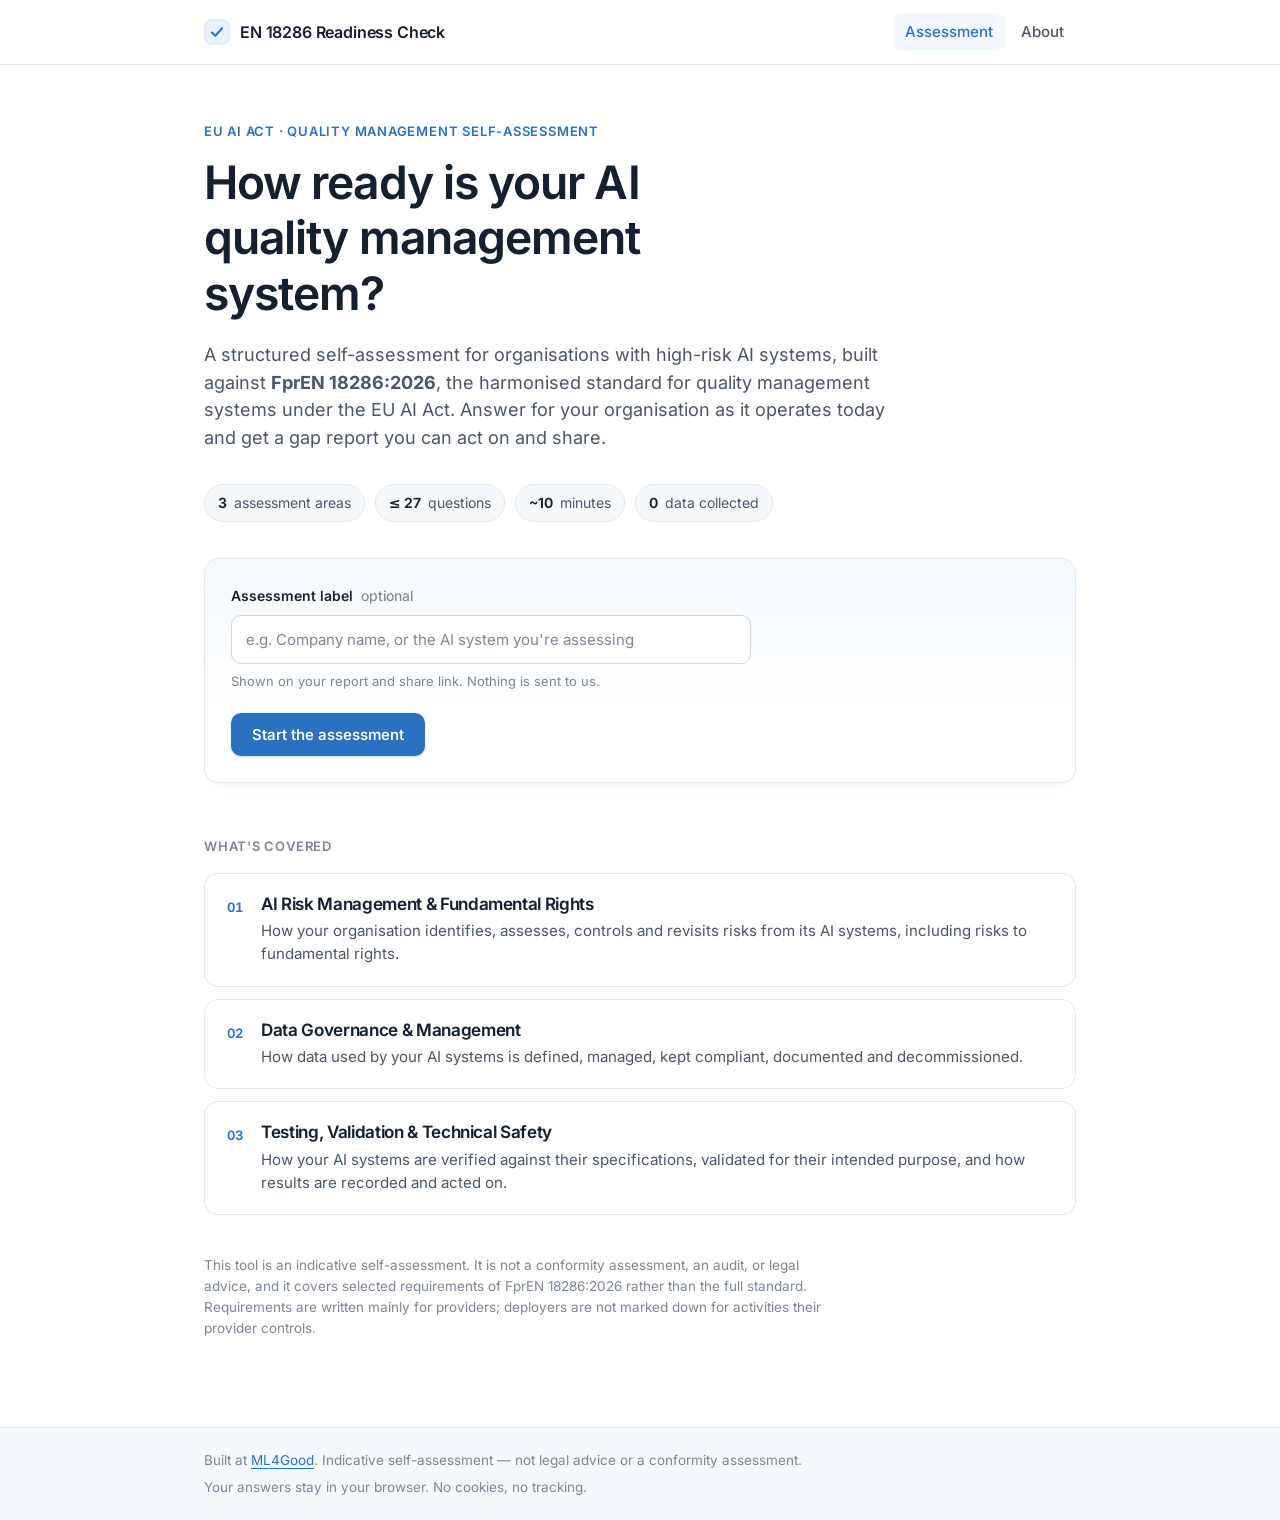
==== index.html @ 8ed9e822 "Add files via upload" ====
<!doctype html>
<html lang="en">
<head>
  <meta charset="utf-8" />
  <meta name="viewport" content="width=device-width, initial-scale=1" />
  <title>EN 18286 Readiness Check — AI quality management self-assessment</title>
  <meta name="description" content="A free self-assessment for providers of high-risk AI systems against FprEN 18286:2026, the quality management system standard for the EU AI Act." />
  <meta property="og:title" content="EN 18286 Readiness Check" />
  <meta property="og:description" content="How ready is your AI quality management system for the EU AI Act? A free self-assessment against FprEN 18286:2026." />
  <meta property="og:type" content="website" />
  <meta name="theme-color" content="#ffffff" />
  <link rel="icon" href="favicon.svg" type="image/svg+xml" />
  <link rel="preload" href="assets/fonts/inter-var.woff2" as="font" type="font/woff2" crossorigin />
  <link rel="stylesheet" href="assets/css/styles.css" />
</head>
<body>
  <header class="site-header">
    <div class="wrap header-inner">
      <a class="brand" href="index.html">
        <svg class="brand-mark" viewBox="0 0 28 28" aria-hidden="true"><rect x="1" y="1" width="26" height="26" rx="7"/><path d="M8.5 14.5l3.6 3.6L19.5 10"/></svg>
        <span>EN 18286 Readiness Check</span>
      </a>
      <nav class="nav" aria-label="Main">
        <a href="index.html" aria-current="page">Assessment</a>
        <a href="about.html">About</a>
      </nav>
    </div>
  </header>

  <main id="app" class="wrap main" tabindex="-1">
    <noscript><p>This assessment needs JavaScript enabled in your browser.</p></noscript>
  </main>

  <footer class="site-footer">
    <div class="wrap footer-inner">
      <p>Built at <a href="https://ml4good.org" target="_blank" rel="noopener">ML4Good</a>. Indicative self-assessment — not legal advice or a conformity assessment.</p>
      <p>Your answers stay in your browser. No cookies, no tracking.</p>
    </div>
  </footer>

  <script src="assets/js/questions.js"></script>
  <script src="assets/js/app.js"></script>
</body>
</html>
---- assets/css/styles.css ----
/* ==========================================================================
   Theme — change colours here
   ========================================================================== */
:root {
  --bg: #ffffff;
  --surface: #f6f9fc;
  --surface-2: #eef3f8;
  --line: #e3e9f0;
  --line-strong: #cdd7e2;

  --text: #142030;
  --text-2: #4a5768;
  --text-3: #7b8796;

  --blue: #2a72c0;        /* primary: buttons, links, active states */
  --blue-strong: #1d5c9f; /* hover */
  --blue-300: #8ec0ec;
  --blue-200: #c9e1f6;
  --blue-100: #e5f1fc;
  --blue-50: #f3f9fe;

  --warn-bg: #fbefea;
  --warn-text: #a4482f;

  --radius: 14px;
  --radius-sm: 9px;
  --shadow: 0 1px 2px rgba(20, 32, 48, 0.04), 0 8px 24px -12px rgba(20, 32, 48, 0.08);
  --font: "Inter", ui-sans-serif, system-ui, -apple-system, "Segoe UI", Roboto, "Helvetica Neue", Arial, sans-serif;
}

@font-face {
  font-family: "Inter";
  src: url("../fonts/inter-var.woff2") format("woff2");
  font-weight: 100 900;
  font-style: normal;
  font-display: swap;
}

/* ==========================================================================
   Base
   ========================================================================== */
*, *::before, *::after { box-sizing: border-box; }
html { -webkit-text-size-adjust: 100%; }
body {
  margin: 0;
  background: var(--bg);
  color: var(--text);
  font-family: var(--font);
  font-size: 16px;
  line-height: 1.55;
  font-feature-settings: "cv11", "ss01";
  -webkit-font-smoothing: antialiased;
  display: flex;
  flex-direction: column;
  min-height: 100vh;
}
h1, h2, h3 { margin: 0; letter-spacing: -0.02em; line-height: 1.2; font-weight: 620; }
p { margin: 0; }
a { color: var(--blue); text-decoration-thickness: 1px; text-underline-offset: 3px; }
a:hover { color: var(--blue-strong); }
:focus-visible { outline: 2px solid var(--blue); outline-offset: 2px; border-radius: 6px; }
.icon { flex-shrink: 0; }

.wrap { width: 100%; max-width: 920px; margin: 0 auto; padding: 0 24px; }
.main { flex: 1; padding-top: 56px; padding-bottom: 88px; outline: none; }

/* ==========================================================================
   Header / footer
   ========================================================================== */
.site-header {
  position: sticky; top: 0; z-index: 10;
  background: rgba(255, 255, 255, 0.86);
  backdrop-filter: saturate(1.4) blur(10px);
  -webkit-backdrop-filter: saturate(1.4) blur(10px);
  border-bottom: 1px solid var(--line);
}
.header-inner { display: flex; align-items: center; justify-content: space-between; height: 64px; }
.brand { display: flex; align-items: center; gap: 10px; color: var(--text); text-decoration: none; font-weight: 600; letter-spacing: -0.01em; }
.brand:hover { color: var(--text); }
.brand-mark { width: 26px; height: 26px; }
.brand-mark rect { fill: var(--blue-100); stroke: var(--blue-200); }
.brand-mark path { fill: none; stroke: var(--blue); stroke-width: 2.2; stroke-linecap: round; stroke-linejoin: round; }
.nav { display: flex; gap: 4px; }
.nav a {
  color: var(--text-2); text-decoration: none; font-size: 15px; font-weight: 500;
  padding: 7px 12px; border-radius: 8px;
}
.nav a:hover { background: var(--surface); color: var(--text); }
.nav a[aria-current="page"] { color: var(--blue); background: var(--blue-50); }

.site-footer { border-top: 1px solid var(--line); background: var(--surface); }
.footer-inner { display: flex; flex-wrap: wrap; gap: 6px 24px; justify-content: space-between; padding-top: 22px; padding-bottom: 22px; font-size: 13.5px; color: var(--text-3); }

/* ==========================================================================
   Shared components
   ========================================================================== */
.eyebrow { font-size: 13px; font-weight: 600; letter-spacing: 0.06em; text-transform: uppercase; color: var(--blue); margin-bottom: 14px; }
.lead { font-size: 18px; color: var(--text-2); max-width: 64ch; }
.lead.small { font-size: 15px; margin-top: 8px; }
.muted { color: var(--text-2); max-width: 70ch; }
.section-title { font-size: 13px; font-weight: 600; letter-spacing: 0.06em; text-transform: uppercase; color: var(--text-3); margin: 56px 0 18px; }
.disclaimer { font-size: 13.5px; color: var(--text-3); margin-top: 40px; max-width: 70ch; }

.btn {
  display: inline-flex; align-items: center; justify-content: center; gap: 8px;
  font: inherit; font-size: 15px; font-weight: 560; line-height: 1;
  padding: 13px 20px; border-radius: 10px; border: 1px solid transparent;
  cursor: pointer; text-decoration: none; white-space: nowrap;
  transition: background 0.15s, border-color 0.15s, color 0.15s, box-shadow 0.15s;
}
.btn-primary { background: var(--blue); color: #fff; box-shadow: 0 1px 2px rgba(29, 92, 159, 0.25); }
.btn-primary:hover { background: var(--blue-strong); color: #fff; }
.btn-primary:disabled { background: var(--line-strong); color: #fff; box-shadow: none; cursor: not-allowed; }
.btn-secondary { background: var(--bg); color: var(--text); border-color: var(--line-strong); }
.btn-secondary:hover { border-color: var(--blue-300); background: var(--blue-50); color: var(--text); }
.btn-ghost { background: transparent; color: var(--text-2); padding-left: 12px; padding-right: 12px; }
.btn-ghost:hover { background: var(--surface); color: var(--text); }
.btn-small { padding: 9px 14px; font-size: 14px; }

.badge {
  display: inline-flex; align-items: center; font-size: 13px; font-weight: 580;
  padding: 5px 11px; border-radius: 999px; white-space: nowrap;
}
.tone-good { background: var(--blue); color: #fff; }
.tone-mid  { background: var(--blue-100); color: var(--blue-strong); }
.tone-low  { background: var(--surface-2); color: var(--text-2); }
.tone-none { background: var(--surface-2); color: var(--text-3); box-shadow: inset 0 0 0 1px var(--line-strong); }

/* ==========================================================================
   Intro
   ========================================================================== */
.intro h1 { font-size: clamp(32px, 5vw, 46px); max-width: 18ch; margin-bottom: 20px; }
.meta { list-style: none; padding: 0; margin: 32px 0 0; display: flex; flex-wrap: wrap; gap: 10px; }
.meta li {
  font-size: 14px; color: var(--text-2);
  background: var(--surface); border: 1px solid var(--line);
  padding: 7px 13px; border-radius: 999px;
}
.meta-k { font-weight: 640; color: var(--text); margin-right: 3px; }

.start-card {
  margin-top: 36px; padding: 26px; border: 1px solid var(--line); border-radius: var(--radius);
  background: linear-gradient(180deg, var(--blue-50), var(--bg) 70%);
  box-shadow: var(--shadow);
}
.field { display: block; max-width: 520px; }
.field-label { display: block; font-size: 14px; font-weight: 580; margin-bottom: 8px; }
.optional { font-weight: 450; color: var(--text-3); margin-left: 4px; }
.field input {
  width: 100%; font: inherit; font-size: 15px; color: var(--text);
  padding: 12px 14px; border: 1px solid var(--line-strong); border-radius: 10px; background: var(--bg);
  transition: border-color 0.15s, box-shadow 0.15s;
}
.field input::placeholder { color: var(--text-3); }
.field input:focus { outline: none; border-color: var(--blue); box-shadow: 0 0 0 3px var(--blue-100); }
.field-hint { display: block; font-size: 13px; color: var(--text-3); margin-top: 7px; }
.actions { display: flex; flex-wrap: wrap; gap: 10px; margin-top: 22px; }

.areas { list-style: none; padding: 0; margin: 0; display: grid; gap: 12px; }
.area { display: flex; gap: 18px; padding: 20px 22px; border: 1px solid var(--line); border-radius: var(--radius); background: var(--bg); }
.area-num { font-size: 13px; font-weight: 640; color: var(--blue); font-variant-numeric: tabular-nums; padding-top: 3px; }
.area h3 { font-size: 17px; margin-bottom: 5px; }
.area p { font-size: 15px; color: var(--text-2); }

/* ==========================================================================
   Quiz
   ========================================================================== */
.quiz { max-width: 760px; margin: 0 auto; }
.stepper { list-style: none; padding: 0; margin: 0 0 18px; display: flex; gap: 8px; }
.step { flex: 1; display: flex; align-items: center; gap: 9px; min-width: 0; font-size: 13px; color: var(--text-3); }
.step-dot {
  width: 24px; height: 24px; flex-shrink: 0; border-radius: 50%;
  display: grid; place-items: center; font-size: 12px; font-weight: 620;
  background: var(--surface-2); color: var(--text-3);
}
.step-label { white-space: nowrap; overflow: hidden; text-overflow: ellipsis; }
.step.active { color: var(--text); font-weight: 560; }
.step.active .step-dot { background: var(--blue); color: #fff; }
.step.done .step-dot { background: var(--blue-100); color: var(--blue); }
.step-scope { flex: 0 0 auto; }

.progress { height: 4px; background: var(--surface-2); border-radius: 99px; overflow: hidden; margin-bottom: 28px; }
.progress span { display: block; height: 100%; background: var(--blue); border-radius: 99px; transition: width 0.35s ease; }

.qcard { border: 1px solid var(--line); border-radius: 18px; padding: 34px; background: var(--bg); box-shadow: var(--shadow); }
.qmeta { font-size: 13px; color: var(--text-3); font-weight: 520; margin-bottom: 12px; font-variant-numeric: tabular-nums; }
.qtext { font-size: clamp(21px, 3vw, 25px); font-weight: 600; line-height: 1.3; margin-bottom: 10px; }
.qhint { font-size: 14px; color: var(--text-3); margin-bottom: 24px; }

.options { border: 0; padding: 0; margin: 0; display: grid; gap: 10px; }
.option {
  position: relative; display: flex; align-items: flex-start; gap: 14px;
  padding: 15px 18px; border: 1px solid var(--line); border-radius: 12px;
  background: var(--bg); cursor: pointer; font-size: 15.5px; line-height: 1.45;
  transition: border-color 0.12s, background 0.12s, box-shadow 0.12s;
}
.option:hover { border-color: var(--blue-300); background: var(--blue-50); }
.option input { position: absolute; opacity: 0; pointer-events: none; }
.option-mark {
  flex-shrink: 0; width: 20px; height: 20px; margin-top: 1px;
  border: 1.5px solid var(--line-strong); background: var(--bg);
  border-radius: 50%; display: grid; place-items: center; transition: all 0.12s;
}
.option input[type="checkbox"] + .option-mark { border-radius: 6px; }
.option.checked { border-color: var(--blue); background: var(--blue-50); box-shadow: 0 0 0 1px var(--blue) inset; }
.option.checked .option-mark { border-color: var(--blue); background: var(--blue); }
.option.checked input[type="radio"] + .option-mark::after { content: ""; width: 8px; height: 8px; border-radius: 50%; background: #fff; }
.option.checked input[type="checkbox"] + .option-mark::after {
  content: ""; width: 10px; height: 6px; border-left: 2px solid #fff; border-bottom: 2px solid #fff;
  transform: rotate(-45deg) translate(1px, -1px);
}
.option input:focus-visible + .option-mark { box-shadow: 0 0 0 3px var(--blue-200); }
.option.is-exclusive { color: var(--text-2); }
.option-row { position: relative; }
.option-row:has(.option:not(.is-exclusive)) + .option-row:has(.is-exclusive) { margin-top: 6px; }

/* Item-level "not applicable" toggle */
.option-row.has-na .option { padding-right: 76px; }
.na-toggle {
  position: absolute; top: 50%; right: 12px; transform: translateY(-50%);
  font: inherit; font-size: 12px; font-weight: 600; letter-spacing: 0.03em;
  padding: 6px 10px; border-radius: 7px; cursor: pointer;
  border: 1px solid var(--line); background: var(--bg); color: var(--text-3);
  transition: all 0.12s;
}
.na-toggle:hover { border-color: var(--line-strong); color: var(--text-2); }
.na-toggle[aria-pressed="true"] { background: var(--text-2); border-color: var(--text-2); color: #fff; }
.option-row.is-na .option { background: var(--surface); border-style: dashed; border-color: var(--line-strong); }
.option-row.is-na .option-text { color: var(--text-3); text-decoration: line-through; text-decoration-color: var(--line-strong); }
.option-row.is-na .option-mark { opacity: 0.4; }
.qhelp { font-size: 14px; color: var(--text-2); background: var(--blue-50); border: 1px solid var(--blue-100); border-radius: 10px; padding: 10px 14px; margin: -8px 0 22px; }

.qnav { display: flex; justify-content: space-between; align-items: center; gap: 12px; margin-top: 30px; padding-top: 22px; border-top: 1px solid var(--line); }

/* ==========================================================================
   Results
   ========================================================================== */
.shared-banner, .notice {
  display: flex; flex-wrap: wrap; align-items: center; justify-content: space-between; gap: 12px;
  padding: 12px 16px; margin-bottom: 28px; border-radius: 12px;
  background: var(--blue-50); border: 1px solid var(--blue-200); font-size: 14.5px; color: var(--text-2);
}
.results-head { display: flex; flex-wrap: wrap; align-items: flex-end; justify-content: space-between; gap: 24px; }
.results-head h1 { font-size: clamp(28px, 4vw, 38px); }
.results-actions { display: flex; flex-wrap: wrap; gap: 8px; }
.toast {
  position: fixed; left: 50%; bottom: 28px; transform: translate(-50%, 16px);
  background: var(--text); color: #fff; font-size: 14px; padding: 11px 16px; border-radius: 10px;
  opacity: 0; pointer-events: none; transition: opacity 0.2s, transform 0.2s; z-index: 20; max-width: calc(100% - 32px);
}
.toast.show { opacity: 1; transform: translate(-50%, 0); }

.summary {
  display: flex; gap: 36px; align-items: center; margin-top: 36px; padding: 30px 32px;
  border: 1px solid var(--line); border-radius: 18px;
  background: linear-gradient(135deg, var(--blue-50), var(--bg) 60%); box-shadow: var(--shadow);
}
.summary-ring { position: relative; width: 148px; height: 148px; flex-shrink: 0; }
.ring { width: 100%; height: 100%; }
.ring-track { fill: none; stroke: var(--blue-100); stroke-width: 10; }
.ring-fill { fill: none; stroke: var(--blue); stroke-width: 10; stroke-linecap: round; transition: stroke-dashoffset 0.8s ease; }
.ring-label { position: absolute; inset: 0; display: flex; flex-direction: column; align-items: center; justify-content: center; }
.ring-value { font-size: 38px; font-weight: 650; letter-spacing: -0.03em; line-height: 1; font-variant-numeric: tabular-nums; }
.ring-unit { font-size: 11.5px; color: var(--text-3); margin-top: 6px; text-transform: uppercase; letter-spacing: 0.05em; font-weight: 560; }
.summary-body { flex: 1; min-width: 0; }
.summary-text { margin: 14px 0 20px; color: var(--text-2); max-width: 60ch; }
.ctx { display: flex; flex-wrap: wrap; gap: 6px 18px; margin-top: 12px; font-size: 14px; color: var(--text); }
.ctx-k { color: var(--text-3); margin-right: 4px; }

/* Composition bar: met / partial / missing / not verified / not applicable */
.comp-bar { display: flex; gap: 2px; height: 10px; border-radius: 99px; overflow: hidden; background: var(--surface-2); }
.comp-compact .comp-bar { height: 8px; }
.seg-met { background: var(--blue); }
.seg-partial { background: var(--blue-300); }
.seg-missing { background: var(--blue-100); box-shadow: inset 0 0 0 1px var(--blue-200); }
.seg-unsure { background: repeating-linear-gradient(135deg, var(--line-strong) 0 3px, var(--surface-2) 3px 6px); }
.seg-na { background: var(--surface-2); box-shadow: inset 0 0 0 1px var(--line); }
.comp-legend { list-style: none; padding: 0; margin: 12px 0 0; display: flex; flex-wrap: wrap; gap: 6px 16px; font-size: 13px; color: var(--text-2); }
.comp-legend strong { color: var(--text); font-weight: 620; margin-left: 2px; font-variant-numeric: tabular-nums; }
.sw { display: inline-block; width: 10px; height: 10px; border-radius: 3px; margin-right: 6px; vertical-align: -1px; }
.comp-compact .comp-legend { font-size: 12.5px; gap: 4px 12px; margin-top: 9px; }

.notes { display: grid; gap: 10px; margin-top: 16px; }
.note { padding: 14px 18px; border-radius: 12px; background: var(--surface); border: 1px solid var(--line); font-size: 14.5px; color: var(--text-2); }
.note-title { display: flex; gap: 10px; align-items: baseline; font-weight: 600; color: var(--text); margin-bottom: 3px; }
.stats { display: flex; flex-wrap: wrap; gap: 12px 36px; margin: 0; }
.stats dt { font-size: 13px; color: var(--text-3); margin-bottom: 2px; }
.stats dd { margin: 0; font-size: 24px; font-weight: 640; letter-spacing: -0.02em; font-variant-numeric: tabular-nums; }
.stats dd span { font-size: 16px; color: var(--text-3); font-weight: 500; }

.chapters { display: grid; gap: 16px; }
.chapter { border: 1px solid var(--line); border-radius: var(--radius); padding: 26px 28px; background: var(--bg); }
.chapter-head { display: flex; align-items: flex-start; justify-content: space-between; gap: 16px; margin-bottom: 20px; }
.chapter-head h3 { font-size: 19px; }
.chapter-metrics { display: grid; grid-template-columns: 1fr 1fr; gap: 24px; }
.metric-top { display: flex; justify-content: space-between; font-size: 13.5px; color: var(--text-2); margin-bottom: 8px; }
.metric-top strong { color: var(--text); font-weight: 620; font-variant-numeric: tabular-nums; }
.bar { height: 8px; background: var(--surface-2); border-radius: 99px; overflow: hidden; }
.bar span { display: block; height: 100%; background: var(--blue); border-radius: 99px; }
.bar-soft span { background: var(--blue-300); }

.gaps-title { font-size: 13px; font-weight: 600; color: var(--text-3); text-transform: uppercase; letter-spacing: 0.05em; margin: 28px 0 4px; }
.gaps { list-style: none; padding: 0; margin: 0; }
.gap { padding: 16px 0; border-top: 1px solid var(--line); }
.gaps-title + .gaps .gap:first-child { border-top: 0; }
.chapter-metrics + .gaps { margin-top: 24px; }
.chapter-metrics + .no-gaps { margin-top: 22px; }
.gap-head { display: flex; flex-wrap: wrap; align-items: center; gap: 8px 10px; margin-bottom: 8px; }
.gap-topic { font-weight: 580; font-size: 15.5px; }
.ref { font-size: 12.5px; color: var(--text-3); font-variant-numeric: tabular-nums; margin-left: auto; white-space: nowrap; }
.tag { font-size: 11.5px; font-weight: 620; letter-spacing: 0.03em; text-transform: uppercase; padding: 3px 8px; border-radius: 6px; }
.tag-missing  { background: var(--warn-bg); color: var(--warn-text); }
.tag-informal { background: var(--surface-2); color: var(--text-2); }
.tag-partial  { background: var(--blue-100); color: var(--blue-strong); }
.tag-unsure   { background: var(--bg); color: var(--text-3); box-shadow: inset 0 0 0 1px var(--line-strong); }
.tag-na       { background: var(--surface-2); color: var(--text-3); }
.tag-key      { background: var(--bg); color: var(--blue-strong); box-shadow: inset 0 0 0 1px var(--blue-200); }
.key-note { font-size: 13.5px; color: var(--blue-strong); margin-top: 8px; }
.side-list .gap-topic { font-weight: 520; color: var(--text-2); }
.chapter-na { background: var(--surface); }
.chapter-na .chapter-head { margin-bottom: 8px; }
.ans-na { color: var(--text-3); font-weight: 450; }
.gap-current, .gap-target { font-size: 14.5px; color: var(--text-2); display: flex; gap: 10px; }
.gap-target { margin-top: 5px; color: var(--text); }
.gap .k { flex-shrink: 0; width: 46px; font-size: 12px; font-weight: 600; text-transform: uppercase; letter-spacing: 0.04em; color: var(--text-3); padding-top: 2px; }
.gap-target .k { color: var(--blue); }
.missing { margin: 6px 0 0; padding-left: 18px; font-size: 14.5px; color: var(--text); }
.missing li { margin: 3px 0; }
.missing li::marker { color: var(--blue-300); }
.readiness { margin-top: 14px; padding: 12px 16px; border-radius: 10px; background: var(--surface); display: flex; justify-content: space-between; gap: 12px; font-size: 14.5px; color: var(--text-2); }
.readiness strong { color: var(--text); font-weight: 600; }
.no-gaps { margin-top: 22px; display: flex; align-items: center; gap: 8px; font-size: 15px; color: var(--blue-strong); }

.answers { margin-top: 40px; border: 1px solid var(--line); border-radius: var(--radius); background: var(--surface); }
.answers summary { cursor: pointer; padding: 18px 22px; font-weight: 580; list-style: none; display: flex; justify-content: space-between; align-items: center; }
.answers summary::-webkit-details-marker { display: none; }
.answers summary::after { content: "+"; font-size: 20px; font-weight: 400; color: var(--text-3); }
.answers[open] summary::after { content: "–"; }
.answers ol { margin: 0; padding: 0 22px 18px 44px; }
.answers > ol > li { padding: 12px 0; border-top: 1px solid var(--line); font-size: 14.5px; }
.ans-q { color: var(--text-2); }
.ans-a { margin: 4px 0 0; padding-left: 18px; font-weight: 520; }

.method p { max-width: 70ch; color: var(--text-2); font-size: 15px; }
.method .disclaimer { margin-top: 16px; }

/* ==========================================================================
   About
   ========================================================================== */
.about-hero h1 { font-size: clamp(30px, 4.5vw, 42px); max-width: 22ch; margin-bottom: 22px; }
.about-hero .lead + .lead { margin-top: 14px; }
.how-grid { display: grid; grid-template-columns: repeat(2, 1fr); gap: 14px; }
.how { padding: 22px; border: 1px solid var(--line); border-radius: var(--radius); background: var(--surface); }
.how h3 { font-size: 16px; margin-bottom: 6px; }
.how p { font-size: 14.5px; color: var(--text-2); }
.team { display: grid; grid-template-columns: repeat(3, 1fr); gap: 16px; }
.person { padding: 24px; border: 1px solid var(--line); border-radius: var(--radius); background: var(--bg); display: flex; flex-direction: column; }
.avatar {
  width: 64px; height: 64px; border-radius: 50%; object-fit: cover; margin-bottom: 16px;
  display: grid; place-items: center; font-weight: 620; font-size: 22px;
  background: var(--blue-100); color: var(--blue); border: 1px solid var(--blue-200);
}
.person h3 { font-size: 17px; }
.role { font-size: 14px; color: var(--blue); font-weight: 520; margin: 3px 0 12px; }
.bio { font-size: 14.5px; color: var(--text-2); flex: 1; }
.links { margin-top: 16px; display: flex; gap: 14px; font-size: 14px; font-weight: 520; }
.about-section .btn { margin-top: 22px; }

/* ==========================================================================
   Responsive
   ========================================================================== */
@media (max-width: 760px) {
  .main { padding-top: 36px; padding-bottom: 64px; }
  .wrap { padding-left: 16px; padding-right: 16px; }
  .brand span { font-size: 15px; }
  .qcard { padding: 22px 18px; border-radius: 14px; }
  .step { flex: 0 0 auto; }
  .step.active { flex: 1; }
  .step-label { display: none; }
  .step.active .step-label { display: inline; }
  .summary { flex-direction: column; align-items: flex-start; padding: 24px 20px; gap: 20px; }
  .chapter { padding: 22px 18px; }
  .chapter-metrics { grid-template-columns: 1fr; gap: 16px; }
  .how-grid, .team { grid-template-columns: 1fr; }
  .ref { margin-left: 0; width: 100%; }
  .option-row.has-na .option { padding-right: 66px; }
  .na-toggle { right: 8px; }
  .results-actions .btn { flex: 1; }
}
@media (max-width: 420px) {
  .nav a { padding: 7px 8px; }
  .brand span { display: none; }
}

/* ==========================================================================
   Print / Save as PDF
   ========================================================================== */
@media print {
  @page { margin: 16mm; }
  body { font-size: 11pt; }
  .site-header, .site-footer, .no-print, .shared-banner, .toast { display: none !important; }
  .main { padding: 0; }
  .wrap { max-width: none; padding: 0; }
  .summary, .chapter, .answers { box-shadow: none; break-inside: avoid-page; }
  .chapter { break-inside: auto; }
  .gap { break-inside: avoid; }
  .summary { background: none; }
  .answers { background: none; }
  .answers summary::after { content: ""; }
  * { -webkit-print-color-adjust: exact; print-color-adjust: exact; }
}

@media (prefers-reduced-motion: reduce) {
  * { transition: none !important; }
}
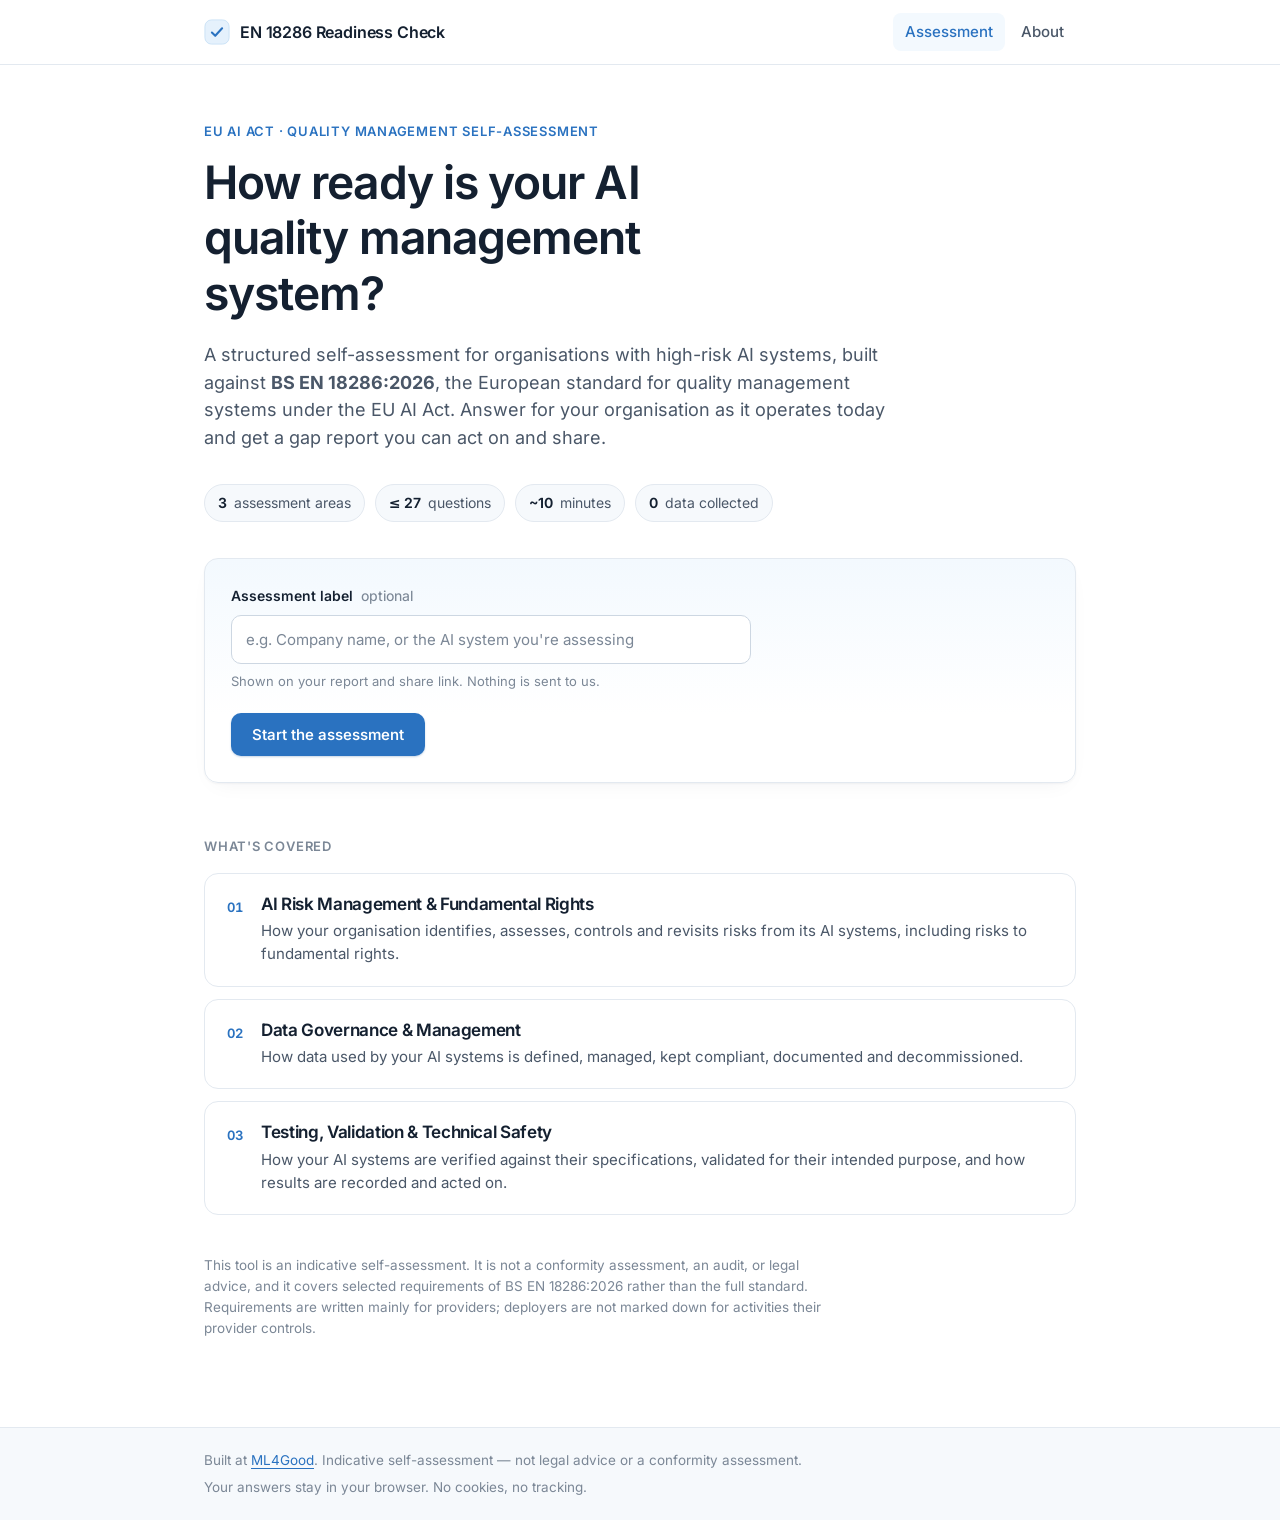
==== commit 6888d2f6: "Add files via upload" ====
--- a/index.html
+++ b/index.html
@@ -4,9 +4,9 @@
   <meta charset="utf-8" />
   <meta name="viewport" content="width=device-width, initial-scale=1" />
   <title>EN 18286 Readiness Check — AI quality management self-assessment</title>
-  <meta name="description" content="A free self-assessment for providers of high-risk AI systems against FprEN 18286:2026, the quality management system standard for the EU AI Act." />
+  <meta name="description" content="A free self-assessment for providers of high-risk AI systems against BS EN 18286:2026, the quality management system standard for the EU AI Act." />
   <meta property="og:title" content="EN 18286 Readiness Check" />
-  <meta property="og:description" content="How ready is your AI quality management system for the EU AI Act? A free self-assessment against FprEN 18286:2026." />
+  <meta property="og:description" content="How ready is your AI quality management system for the EU AI Act? A free self-assessment against BS EN 18286:2026." />
   <meta property="og:type" content="website" />
   <meta name="theme-color" content="#ffffff" />
   <link rel="icon" href="favicon.svg" type="image/svg+xml" />
--- a/assets/css/styles.css
+++ b/assets/css/styles.css
@@ -356,11 +356,12 @@
 .team { display: grid; grid-template-columns: repeat(3, 1fr); gap: 16px; }
 .person { padding: 24px; border: 1px solid var(--line); border-radius: var(--radius); background: var(--bg); display: flex; flex-direction: column; }
 .avatar {
-  width: 64px; height: 64px; border-radius: 50%; object-fit: cover; margin-bottom: 16px;
+  width: 72px; height: 72px; border-radius: 50%; object-fit: cover; object-position: center 25%; margin-bottom: 16px;
   display: grid; place-items: center; font-weight: 620; font-size: 22px;
   background: var(--blue-100); color: var(--blue); border: 1px solid var(--blue-200);
 }
-.person h3 { font-size: 17px; }
+.person h3 { font-size: 17px; margin-bottom: 10px; }
+img.avatar { display: block; background: var(--surface-2); }
 .role { font-size: 14px; color: var(--blue); font-weight: 520; margin: 3px 0 12px; }
 .bio { font-size: 14.5px; color: var(--text-2); flex: 1; }
 .links { margin-top: 16px; display: flex; gap: 14px; font-size: 14px; font-weight: 520; }
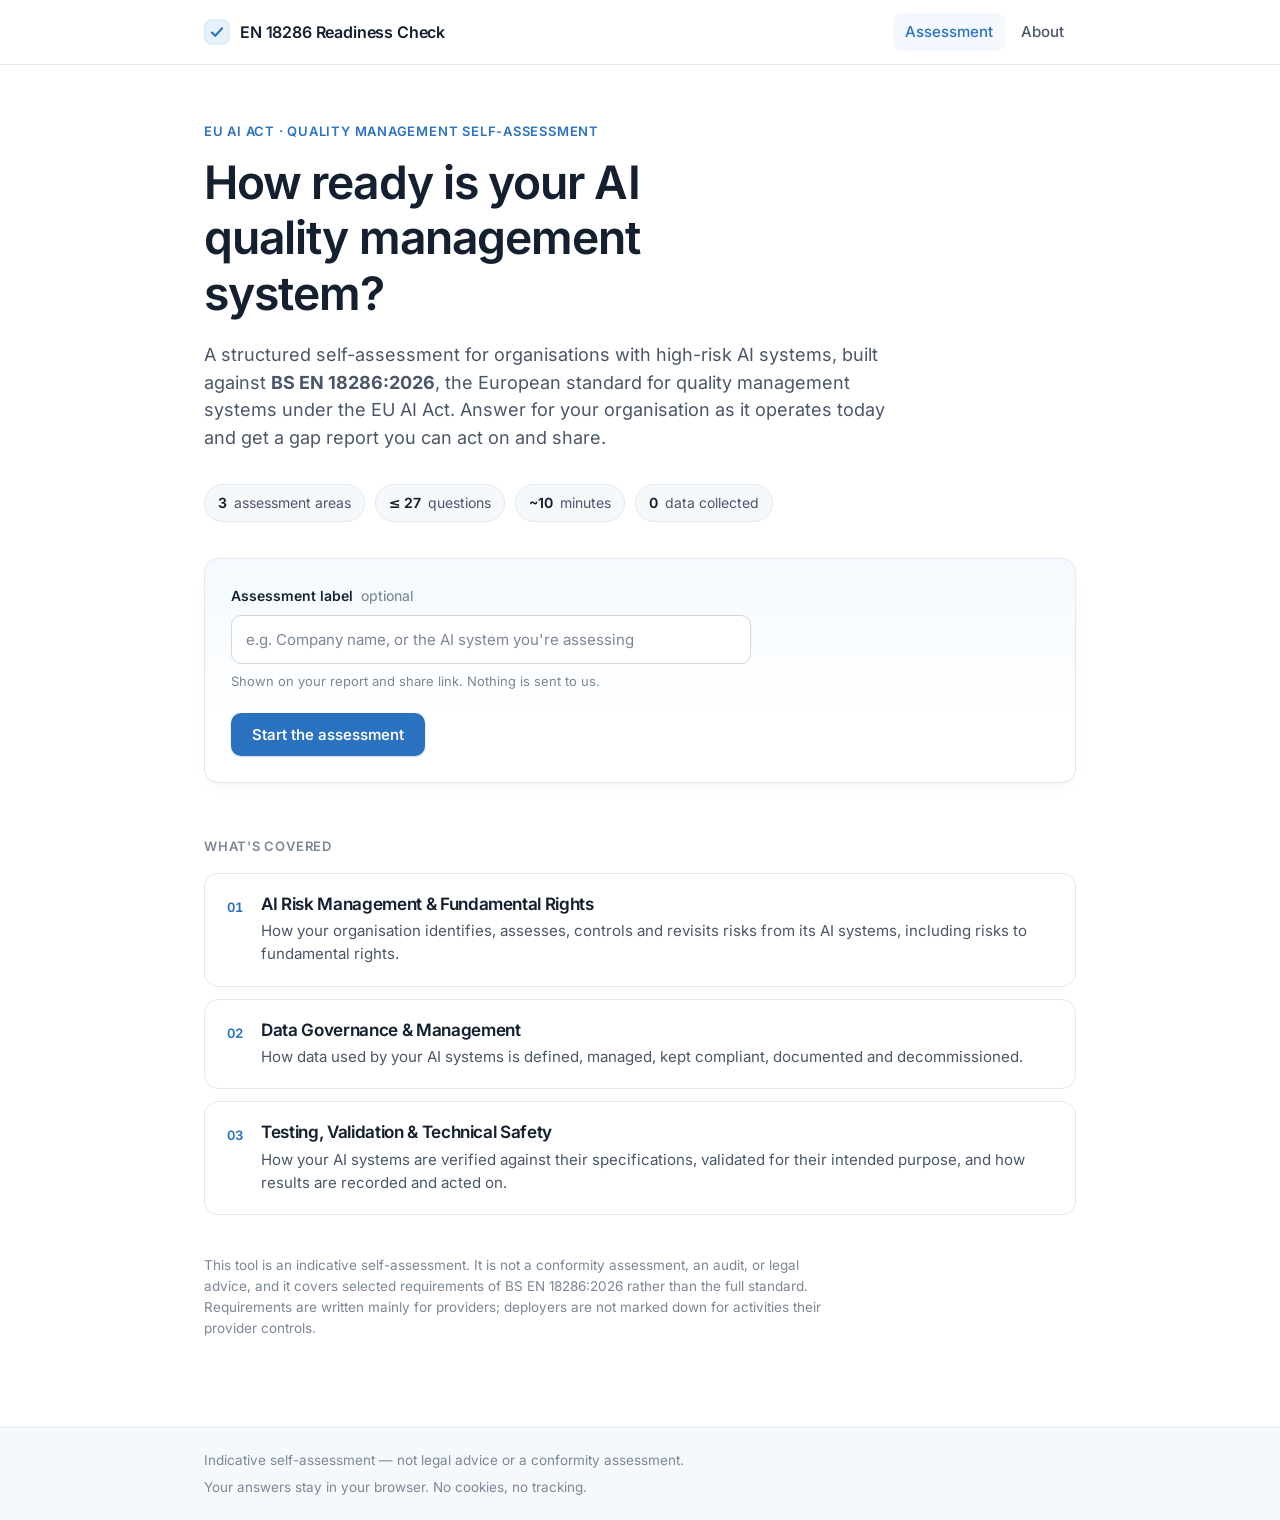
==== commit 62469122: "Update index.html" ====
--- a/index.html
+++ b/index.html
@@ -33,12 +33,13 @@
 
   <footer class="site-footer">
     <div class="wrap footer-inner">
-      <p>Built at <a href="https://ml4good.org" target="_blank" rel="noopener">ML4Good</a>. Indicative self-assessment — not legal advice or a conformity assessment.</p>
+      <p>Indicative self-assessment — not legal advice or a conformity assessment.</p>
       <p>Your answers stay in your browser. No cookies, no tracking.</p>
     </div>
   </footer>
 
   <script src="assets/js/questions.js"></script>
+  <script src="assets/js/safety-config.js"></script>
   <script src="assets/js/app.js"></script>
 </body>
 </html>
--- a/assets/css/styles.css
+++ b/assets/css/styles.css
@@ -368,6 +368,83 @@
 .about-section .btn { margin-top: 22px; }
 
 /* ==========================================================================
+   AI Safety Indicator
+   ========================================================================== */
+.safety { margin-top: 8px; }
+.si-section-title { margin-top: 64px; }
+.si-notice {
+  padding: 16px 18px; border-radius: 12px; font-size: 14.5px; line-height: 1.55;
+  background: var(--blue-50); border: 1px solid var(--blue-200); border-left: 4px solid var(--blue);
+  color: var(--text); font-weight: 500;
+}
+.si-summary { margin: 20px 0 6px; color: var(--text-2); max-width: 64ch; }
+.si-scale { display: flex; flex-wrap: wrap; justify-content: space-between; align-items: center; gap: 8px 20px; margin: 18px 0 10px; font-size: 12.5px; color: var(--text-3); }
+.si-scale-ends { display: inline-flex; align-items: center; gap: 8px; }
+
+.si-bar { display: inline-flex; gap: 3px; }
+.si-bar span { width: 18px; height: 8px; border-radius: 2px; background: var(--surface-2); box-shadow: inset 0 0 0 1px var(--line); }
+.si-bar span.on { box-shadow: none; }
+.si-l1 span.on { background: var(--blue-200); }
+.si-l2 span.on { background: var(--blue-300); }
+.si-l3 span.on { background: var(--blue); }
+.si-l4 span.on { background: var(--blue-strong); }
+.si-scale .si-bar span.on:nth-child(1) { background: var(--blue-200); }
+.si-scale .si-bar span.on:nth-child(2) { background: var(--blue-300); }
+.si-scale .si-bar span.on:nth-child(3) { background: var(--blue); }
+.si-scale .si-bar span.on:nth-child(4) { background: var(--blue-strong); }
+
+.si-list { border: 1px solid var(--line); border-radius: var(--radius); overflow: hidden; background: var(--bg); }
+.si-topic + .si-topic { border-top: 1px solid var(--line); }
+.si-topic summary {
+  list-style: none; cursor: pointer; display: flex; flex-wrap: wrap; align-items: center; gap: 6px 16px;
+  padding: 16px 20px; transition: background 0.12s;
+}
+.si-topic summary::-webkit-details-marker { display: none; }
+.si-topic summary:hover { background: var(--surface); }
+.si-topic summary::before {
+  content: ""; width: 7px; height: 7px; flex-shrink: 0; margin-right: 2px;
+  border-right: 1.6px solid var(--text-3); border-bottom: 1.6px solid var(--text-3);
+  transform: rotate(-45deg); transition: transform 0.15s;
+}
+.si-topic[open] summary::before { transform: rotate(45deg); }
+.si-name { font-weight: 580; flex: 1; min-width: 180px; }
+.si-right { display: inline-flex; align-items: center; gap: 12px; }
+.si-level { font-size: 14px; color: var(--text); font-weight: 520; min-width: 150px; }
+.si-none { color: var(--text-3); font-weight: 450; }
+.si-limited { flex-basis: 100%; padding-left: 21px; font-size: 12.5px; color: var(--text-3); font-style: italic; }
+.si-body { padding: 4px 20px 20px 41px; display: grid; gap: 14px; }
+.si-block h4 { margin: 0 0 4px; font-size: 12px; font-weight: 600; text-transform: uppercase; letter-spacing: 0.05em; color: var(--text-3); }
+.si-block p, .si-block li { font-size: 14.5px; color: var(--text-2); }
+.si-block ul { margin: 0; padding-left: 18px; }
+.si-block li { margin: 3px 0; }
+.si-block li::marker { color: var(--blue-300); }
+.si-muted { color: var(--text-3) !important; }
+.si-based { font-size: 13px; color: var(--text-3); border-top: 1px solid var(--line); padding-top: 12px; }
+
+.si-nc { margin-top: 16px; padding: 18px 20px; border-radius: var(--radius); background: var(--surface); border: 1px solid var(--line); }
+.si-nc h3 { font-size: 15px; margin-bottom: 10px; }
+.si-nc ul { list-style: none; padding: 0; margin: 0; display: grid; gap: 10px; }
+.si-nc p { font-size: 14px; color: var(--text-2); }
+.si-nc .si-nc-title { font-weight: 580; color: var(--text); }
+.si-nc-ref { font-weight: 450; color: var(--text-3); font-size: 12.5px; margin-left: 4px; }
+
+@media (max-width: 760px) {
+  .si-topic summary { padding: 14px 16px; }
+  .si-name { min-width: 0; flex-basis: calc(100% - 30px); }
+  .si-right { padding-left: 21px; }
+  .si-level { min-width: 0; }
+  .si-body { padding: 4px 16px 18px 16px; }
+  .si-limited { padding-left: 21px; }
+}
+@media print {
+  .si-topic summary::before { display: none; }
+  .si-list { overflow: visible; border: 0; border-radius: 0; }
+  .si-topic { break-inside: auto; border: 1px solid var(--line); border-radius: 10px; margin-bottom: 8px; }
+  .si-topic + .si-topic { border-top: 1px solid var(--line); }
+  .si-block, .si-nc li { break-inside: avoid; }
+}
+
+/* ==========================================================================
    Responsive
    ========================================================================== */
 @media (max-width: 760px) {
